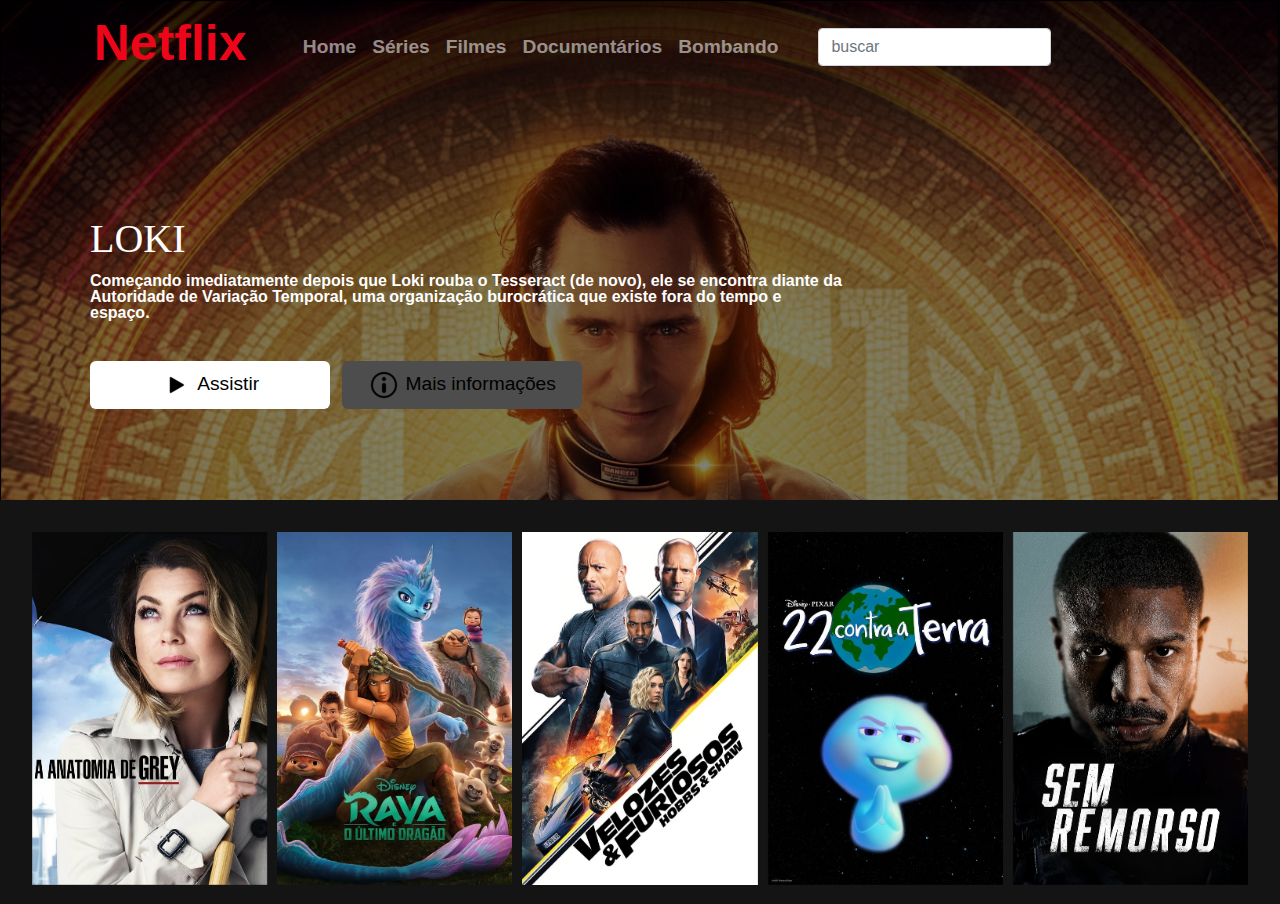
==== index.html @ 054b5753 "finished project part 1" ====
<!DOCTYPE html>
<html lang="pt-br">

<head>
  <meta charset="UTF-8">
  <meta http-equiv="X-UA-Compatible" content="IE=edge">
  <meta name="viewport" content="width=device-width, initial-scale=1.0">

  <link rel="icon" href="img/netflix.png">
  <link rel="stylesheet" href="css/reset.css">
  <link rel="stylesheet" href="bootstrap-5.0.2/css/bootstrap.min.css">
  <link rel="stylesheet" href="css/main.css">
  <link rel="stylesheet" href="css/classes.css">
  <link rel="stylesheet" href="css/owl/owl.carousel.min.css">
  <link rel="stylesheet" href="css/owl/owl.theme.default.min.css">
  <link rel="stylesheet" href="css/mobile.css">
  <title>Netiflix Clone</title>
</head>

<body>

  <div class="top">

    <div class="container nav-main">
      <header class="text-capitalize ">
        <nav class="navbar navbar-expand-lg navbar-dark">
          <div class="container">
            <button onclick="abrir()" class="navbar-toggler" type="button" data-toggle="collapse"
              data-target="#navbarTogglerDemo03" aria-controls="navbarTogglerDemo03" aria-expanded="true"
              aria-label="Alterna navegação">
              <span class="navbar-toggler-icon"></span>

            </button>

            <a class="navbar-brand" href="#">
              <h2 class="logo ">Netflix</h2>
            </a>

            <div class="menu collapse navbar-collapse" id="navbarTogglerDemo03">
              <ul class="navbar-nav mt-2 mt-lg-0">
                <li class="nav-item active">
                  <a class="nav-link" href="#">Home</a>
                </li>
                <li class="nav-item">
                  <a class="nav-link" href="#">Séries</a>
                </li>
                <li class="nav-item">
                  <a class="nav-link" href="#">Filmes</a>
                </li>
                <li class="nav-item">
                  <a class="nav-link" href="#">Documentários</a>
                </li>
                <li class="nav-item">
                  <a class="nav-link" href="#">Bombando</a>
                </li>
              </ul>
              <form class="form-inline my-2 my-lg-0">
                <input class="form-control mr-sm-2" type="search" placeholder="buscar" aria-label="buscar">
              </form>
            </div>


          </div>
        </nav>
      </header>

      <main>
        <div class=" movie-main ">

          <div class="description">

            <h1 class="title">LOKI</h1>
            <p class="">
              Começando imediatamente depois que Loki rouba o Tesseract (de novo), ele se encontra diante da Autoridade
              de
              Variação Temporal, uma organização burocrática que existe fora do tempo e espaço.
            </p>

            <div class="buttons">

              <button role="button" class="button-1">
                <img src="img/play.png" alt="">
                Assistir
              </button>

              <button role="button" class=" button-2">
                <img src="img/info.png" alt="">
                Mais informações
              </button>

            </div>

          </div>

        </div>

      </main>

    </div>
  </div>

  <div class="carousel-movies">
    <div class="owl-carousel owl-theme">
      <div class="item"><img class="box-movie" src="img/mini1.jpg" alt=""></div>
      <div class="item"><img class="box-movie" src="img/mini2.jpg" alt=""></div>
      <div class="item"><img class="box-movie" src="img/mini3.jpg" alt=""></div>
      <div class="item"><img class="box-movie" src="img/mini4.jpg" alt=""></div>
      <div class="item"><img class="box-movie" src="img/mini5.jpg" alt=""></div>
      <div class="item"><img class="box-movie" src="img/mini6.jpg" alt=""></div>
      <div class="item"><img class="box-movie" src="img/mini7.jpg" alt=""></div>
      <div class="item"><img class="box-movie" src="img/mini8.jpg" alt=""></div>
      <div class="item"><img class="box-movie" src="img/mini9.jpg" alt=""></div>
      <div class="item"><img class="box-movie" src="img/mini10.jpg" alt="">></div>
    </div>

  </div>


  <footer>
    
  </footer>

  <script src="js/owl/jquery.min.js"></script>
  <script src="js/owl/owl.carousel.min.js"></script>
  <script src="js/setup.js"></script>
  <script src="js/menu.js"></script>



</body>

</html>
---- css/main.css ----
* {
  box-sizing: border-box;
  font-family: "Times New Roman", Times, serif;
  font-size: 16px;
}

body,
input,
button,
Textoarea {
  font: 400 1.2rem/1 "Nunito", sans-serif;
}

:root {
  --primay: #ef051a;
  --secondary: #141414;
  --colorText-primary: #fff;
  --colorText-secondary: #141414;
}

body {
  color: var(--colorText-primary);
  background: var(--secondary);
  font-weight: bold;
  height: 100vh;
}

header .logo {
  color: var(--primay);
  font-size: 50px;
  font-weight: bold;
  font-family: Arial, Helvetica, sans-serif;
}

header nav ul{
  margin: 0 2rem;
}


header nav li a {
  text-decoration: none;
  color: var(--colorText-primary);
  padding: 5px;
}

header nav a:hover {
  color: #aaa;
}

main{
  max-width: 20rem; /* 500px */

}


button{
  border: none;
  width: 15rem;
  height: 3rem;
  margin-bottom: 8px;
  border-radius: 6px;
  margin-right: 0.5rem;
}
---- css/classes.css ----
.top {
  background: linear-gradient(rgba(0, 0, 0, 0.5), rgba(0, 0, 0, 0.5) 100%),
    url("/img/capa-loki-01.jpg") no-repeat;
  background-size: cover;
  height: 31.25rem; /* 500px */
}
.description {
  width: 60vw;
  min-height: 25vw;
  padding: 0.5rem;
}

.movie-main {
  display: flex;
  flex-direction: column;
  align-items: flex-start;

  /* overflow: hidden; */
}

.movie-main p {
  font-family: Arial, Helvetica, sans-serif;
  margin-top: 10px;
  margin-bottom: 40px;
}
.movie-main .title {
  margin-top: 15%;
  font-size: 40px;
}

.button-1 {
  background-color: var(--colorText-primary);
}

.button-1:hover {
  background-color: rgba(255, 255, 255, 0.7);
}

.button-2 {
  background-color: rgb(77, 77, 77);
}

.button-2:hover {
  background-color: rgba(77, 77, 77, 0.6);
}

.title {
  font-size: rem;
}

.box-movie {
  height: 100%;
  width: 100%;
  display: block;
}

.nav-main {
  background-color: rgba(0, 0, 0, 0);
}
.navbar>.container, .navbar>.container-fluid, .navbar>.container-lg, .navbar>.container-md, .navbar>.container-sm, .navbar>.container-xl, .navbar>.container-xxl{
 flex-wrap: initial;
}

.navbar-dark .navbar-toggler{
  margin: 10px;
}


.carousel-movies {
  margin: 2rem;
}

.owl-dots{
  display: none;
}
---- css/mobile.css ----
@media screen and (max-width: 991px) {
  .top {
    background: linear-gradient(rgba(0, 0, 0, 0.5), rgba(0, 0, 0, 0.5) 100%),
      url("/img/capa-loki-01.jpg") no-repeat;
    background-size: cover;
    height: 31.25rem; /* 500px */
  }

  .description {
    width: initial;
    margin-top: 3rem;
    padding: 1rem;

  }

  .movie-main p {
    margin-bottom: 20px;
  }

  .menu{
    position: absolute;
    font-size: 15px;
    
    width: 10rem;
    z-index: 10;
    margin-top: 17rem;
    margin-left: 0.6rem;
    background-color: rgba(0, 0, 0, 0.8);
    border-radius: 5px;
  }

  .navbar-dark .navbar-nav .nav-link{
    color: aliceblue;
  }

  form{
    padding-left: 2rem;
    width: 8rem;
  }
}
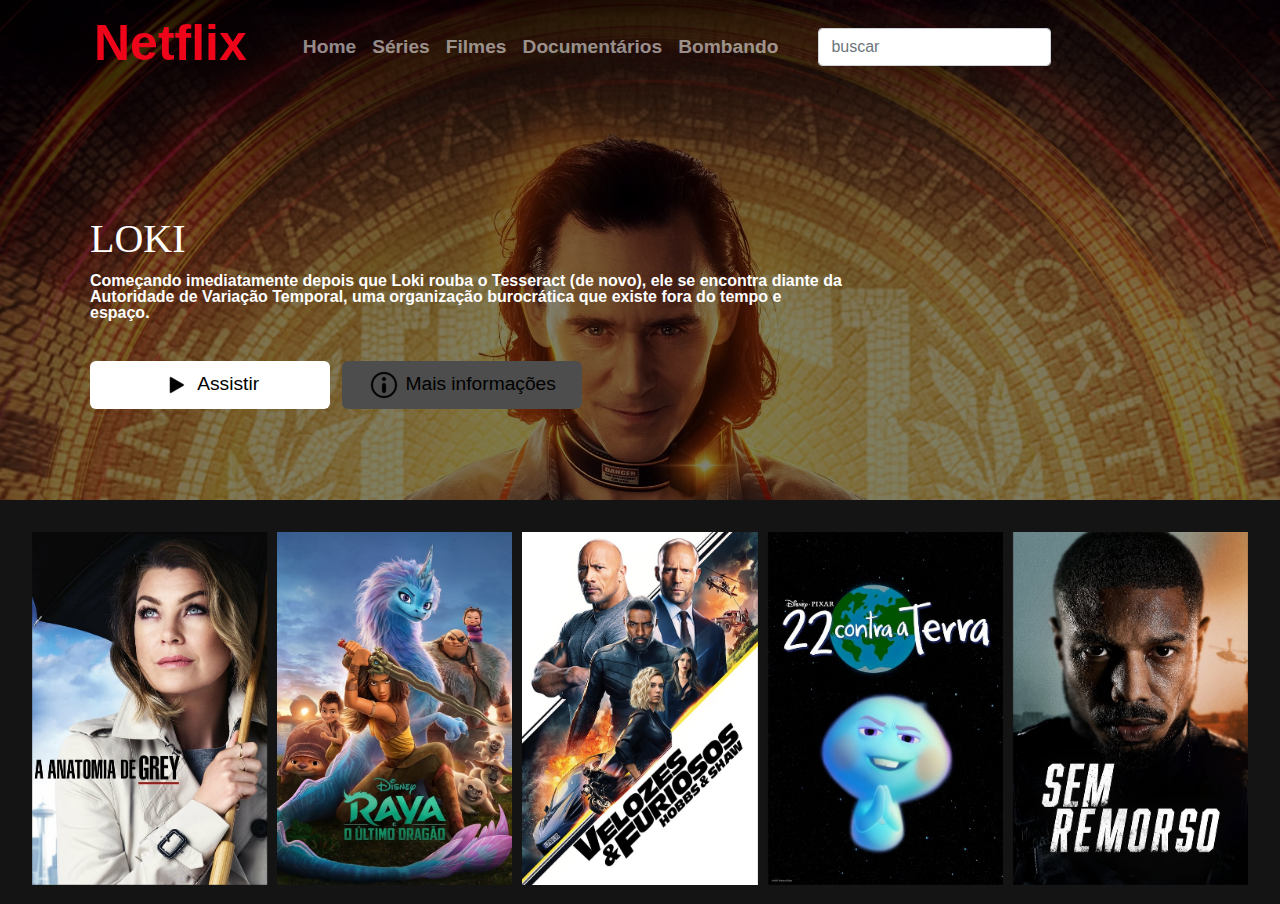
==== commit 8c686aec: "fix hidden background" ====
--- a/index.html
+++ b/index.html
@@ -117,7 +117,7 @@
 
 
   <footer>
-    
+
   </footer>
 
   <script src="js/owl/jquery.min.js"></script>
--- a/css/classes.css
+++ b/css/classes.css
@@ -1,6 +1,6 @@
 .top {
   background: linear-gradient(rgba(0, 0, 0, 0.5), rgba(0, 0, 0, 0.5) 100%),
-    url("/img/capa-loki-01.jpg") no-repeat;
+    url("../img/capa-loki.jpg") no-repeat;
   background-size: cover;
   height: 31.25rem; /* 500px */
 }
@@ -57,19 +57,24 @@
 .nav-main {
   background-color: rgba(0, 0, 0, 0);
 }
-.navbar>.container, .navbar>.container-fluid, .navbar>.container-lg, .navbar>.container-md, .navbar>.container-sm, .navbar>.container-xl, .navbar>.container-xxl{
- flex-wrap: initial;
+.navbar > .container,
+.navbar > .container-fluid,
+.navbar > .container-lg,
+.navbar > .container-md,
+.navbar > .container-sm,
+.navbar > .container-xl,
+.navbar > .container-xxl {
+  flex-wrap: initial;
 }
 
-.navbar-dark .navbar-toggler{
+.navbar-dark .navbar-toggler {
   margin: 10px;
 }
-
 
 .carousel-movies {
   margin: 2rem;
 }
 
-.owl-dots{
+.owl-dots {
   display: none;
-}+}
--- a/css/mobile.css
+++ b/css/mobile.css
@@ -1,7 +1,7 @@
 @media screen and (max-width: 991px) {
   .top {
     background: linear-gradient(rgba(0, 0, 0, 0.5), rgba(0, 0, 0, 0.5) 100%),
-      url("/img/capa-loki-01.jpg") no-repeat;
+      url("../img/capa-loki.jpg") no-repeat;
     background-size: cover;
     height: 31.25rem; /* 500px */
   }
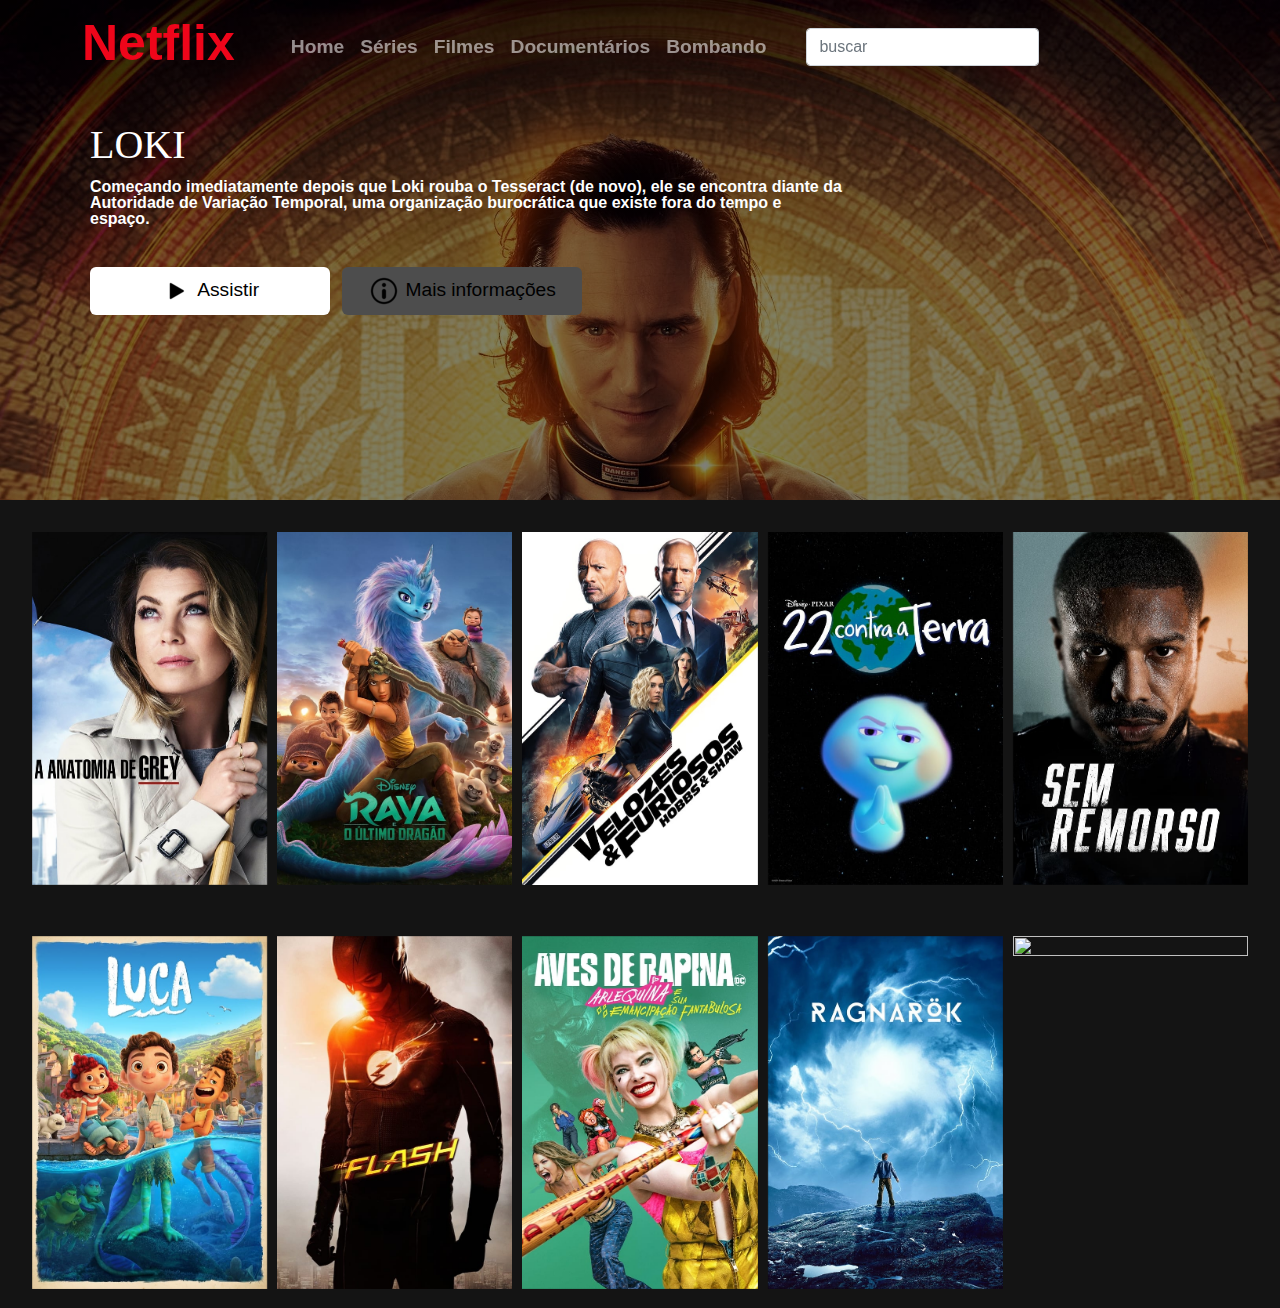
==== commit cbb6db12: "add new iteims and fix nav in top page" ====
--- a/index.html
+++ b/index.html
@@ -22,10 +22,10 @@
   <div class="top">
 
     <div class="container nav-main">
-      <header class="text-capitalize ">
+      <header class="fixed-top text-capitalize ">
         <nav class="navbar navbar-expand-lg navbar-dark">
           <div class="container">
-            <button onclick="abrir()" class="navbar-toggler" type="button" data-toggle="collapse"
+            <button onclick="openMenu()" class="navbar-toggler" type="button" data-toggle="collapse"
               data-target="#navbarTogglerDemo03" aria-controls="navbarTogglerDemo03" aria-expanded="true"
               aria-label="Alterna navegação">
               <span class="navbar-toggler-icon"></span>
@@ -65,7 +65,7 @@
       </header>
 
       <main>
-        <div class=" movie-main ">
+        <div class="movie-main ">
 
           <div class="description">
 
@@ -115,6 +115,21 @@
 
   </div>
 
+  <div class="carousel-movies">
+    <div class="owl-carousel owl-theme">
+      <div class="item"><img class="box-movie" src="img/mini11.jpg" alt=""></div>
+      <div class="item"><img class="box-movie" src="img/mini12.jpg" alt=""></div>
+      <div class="item"><img class="box-movie" src="img/mini13.jpg" alt=""></div>
+      <div class="item"><img class="box-movie" src="img/mini14.jpg" alt=""></div>
+      <div class="item"><img class="box-movie" src="img/mini15.jpg" alt=""></div>
+      <div class="item"><img class="box-movie" src="img/mini16.jpg" alt=""></div>
+      <div class="item"><img class="box-movie" src="img/mini17.jpg" alt=""></div>
+      <div class="item"><img class="box-movie" src="img/mini18.jpg" alt=""></div>
+      <div class="item"><img class="box-movie" src="img/mini19.jpg" alt=""></div>
+      <div class="item"><img class="box-movie" src="img/mini20.jpg" alt="">></div>
+    </div>
+
+  </div>
 
   <footer>
 
--- a/css/classes.css
+++ b/css/classes.css
@@ -4,6 +4,7 @@
   background-size: cover;
   height: 31.25rem; /* 500px */
 }
+
 .description {
   width: 60vw;
   min-height: 25vw;
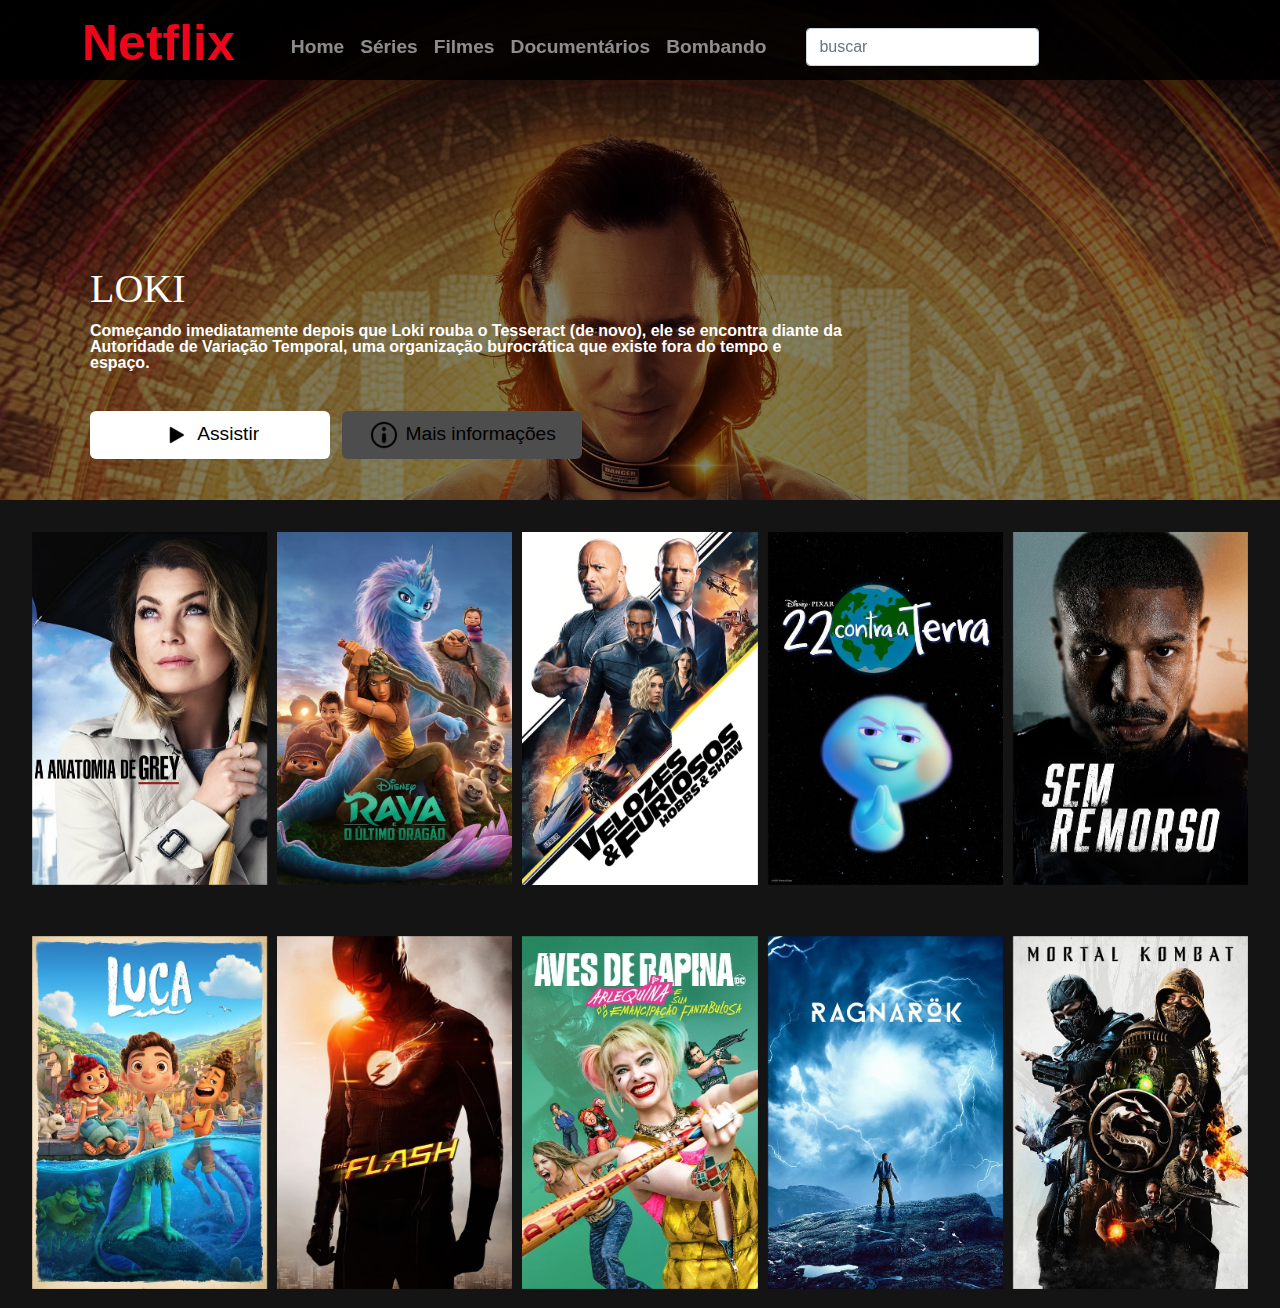
==== commit b510294a: "add readme and modified in menu for fixed-top" ====
--- a/index.html
+++ b/index.html
@@ -132,7 +132,7 @@
   </div>
 
   <footer>
-
+    
   </footer>
 
   <script src="js/owl/jquery.min.js"></script>
--- a/css/main.css
+++ b/css/main.css
@@ -14,6 +14,7 @@
 :root {
   --primay: #ef051a;
   --secondary: #141414;
+  --background-transparent-black:rgba(0, 0, 0, 0.85);
   --colorText-primary: #fff;
   --colorText-secondary: #141414;
 }
@@ -23,6 +24,10 @@
   background: var(--secondary);
   font-weight: bold;
   height: 100vh;
+}
+header{
+  background-color: var(--background-transparent-black);
+  height: 5rem;
 }
 
 header .logo {
@@ -49,9 +54,7 @@
 
 main{
   max-width: 20rem; /* 500px */
-
 }
-
 
 button{
   border: none;
--- a/css/classes.css
+++ b/css/classes.css
@@ -8,6 +8,7 @@
 .description {
   width: 60vw;
   min-height: 25vw;
+  margin-top: 9rem;
   padding: 0.5rem;
 }
 
--- a/css/mobile.css
+++ b/css/mobile.css
@@ -8,7 +8,6 @@
 
   .description {
     width: initial;
-    margin-top: 3rem;
     padding: 1rem;
 
   }
@@ -25,7 +24,7 @@
     z-index: 10;
     margin-top: 17rem;
     margin-left: 0.6rem;
-    background-color: rgba(0, 0, 0, 0.8);
+    background-color: var(--background-transparent-black);
     border-radius: 5px;
   }
 
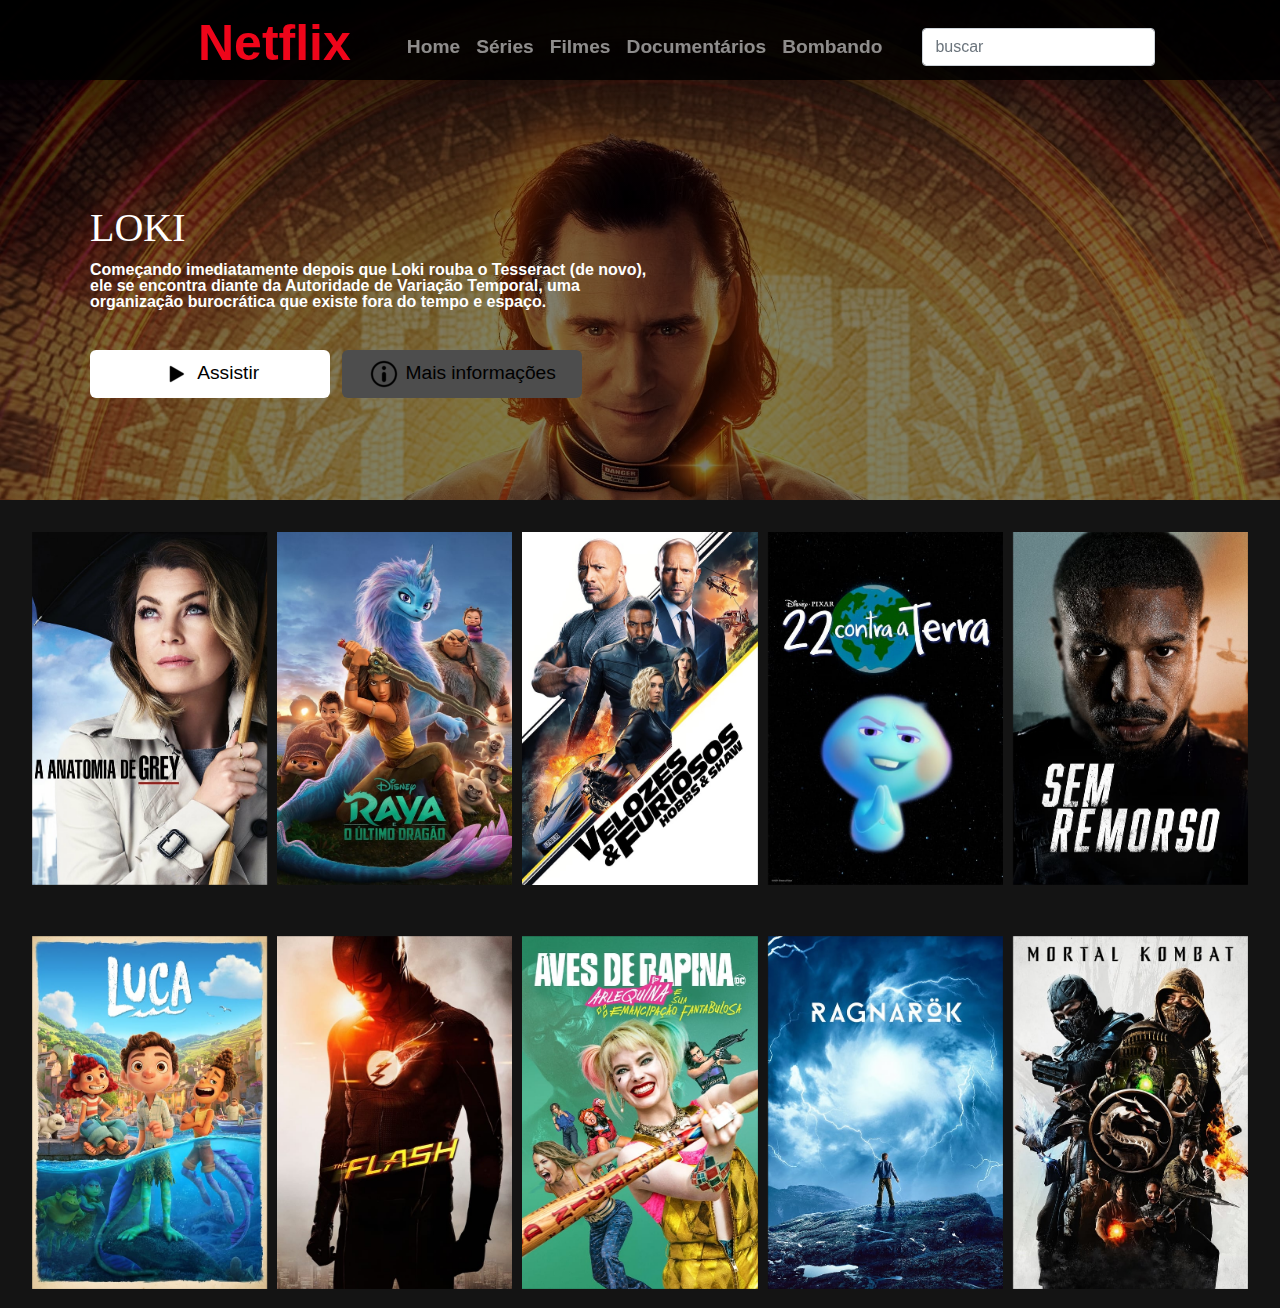
==== commit e1c82501: "modified designer top and main" ====
--- a/index.html
+++ b/index.html
@@ -24,7 +24,7 @@
     <div class="container nav-main">
       <header class="fixed-top text-capitalize ">
         <nav class="navbar navbar-expand-lg navbar-dark">
-          <div class="container">
+          <div class="container content-menu">
             <button onclick="openMenu()" class="navbar-toggler" type="button" data-toggle="collapse"
               data-target="#navbarTogglerDemo03" aria-controls="navbarTogglerDemo03" aria-expanded="true"
               aria-label="Alterna navegação">
@@ -54,7 +54,7 @@
                   <a class="nav-link" href="#">Bombando</a>
                 </li>
               </ul>
-              <form class="form-inline my-2 my-lg-0">
+              <form class="form-inline my-2 my-sm-0">
                 <input class="form-control mr-sm-2" type="search" placeholder="buscar" aria-label="buscar">
               </form>
             </div>
@@ -89,6 +89,10 @@
               </button>
 
             </div>
+
+          </div>
+
+          <div class="push">
 
           </div>
 
--- a/css/classes.css
+++ b/css/classes.css
@@ -5,10 +5,31 @@
   height: 31.25rem; /* 500px */
 }
 
+.content-menu {
+  padding-left: 8rem;
+}
+
+.navbar > .container,
+.navbar > .container-fluid,
+.navbar > .container-lg,
+.navbar > .container-md,
+.navbar > .container-sm,
+.navbar > .container-xl,
+.navbar > .container-xxl {
+  flex-wrap: initial;
+}
+
+.navbar-dark .navbar-toggler {
+  margin: 10px;
+}
+
+.nav-main {
+  background-color: rgba(0, 0, 0, 0);
+}
+
 .description {
-  width: 60vw;
-  min-height: 25vw;
-  margin-top: 9rem;
+  width: 45vw;
+  margin-top: 7rem;
   padding: 0.5rem;
 }
 
@@ -17,7 +38,6 @@
   flex-direction: column;
   align-items: flex-start;
 
-  /* overflow: hidden; */
 }
 
 .movie-main p {
@@ -56,23 +76,6 @@
   display: block;
 }
 
-.nav-main {
-  background-color: rgba(0, 0, 0, 0);
-}
-.navbar > .container,
-.navbar > .container-fluid,
-.navbar > .container-lg,
-.navbar > .container-md,
-.navbar > .container-sm,
-.navbar > .container-xl,
-.navbar > .container-xxl {
-  flex-wrap: initial;
-}
-
-.navbar-dark .navbar-toggler {
-  margin: 10px;
-}
-
 .carousel-movies {
   margin: 2rem;
 }
--- a/css/mobile.css
+++ b/css/mobile.css
@@ -1,25 +1,22 @@
-@media screen and (max-width: 991px) {
+@media screen and (max-width: 991px) {/* abaixo de 991px */
   .top {
     background: linear-gradient(rgba(0, 0, 0, 0.5), rgba(0, 0, 0, 0.5) 100%),
       url("../img/capa-loki.jpg") no-repeat;
     background-size: cover;
     height: 31.25rem; /* 500px */
   }
-
-  .description {
-    width: initial;
-    padding: 1rem;
-
+  .content-menu {
+    padding-left: initial;
   }
 
   .movie-main p {
     margin-bottom: 20px;
   }
 
-  .menu{
+  .menu {
     position: absolute;
     font-size: 15px;
-    
+
     width: 10rem;
     z-index: 10;
     margin-top: 17rem;
@@ -28,12 +25,19 @@
     border-radius: 5px;
   }
 
-  .navbar-dark .navbar-nav .nav-link{
+  .navbar-dark .navbar-nav .nav-link {
     color: aliceblue;
   }
 
-  form{
+  form {
     padding-left: 2rem;
     width: 8rem;
   }
 }
+
+@media screen and (max-width: 720px) {/* abaixo de 720px */
+  .description {
+    width: initial;
+    padding: 1rem;
+  }
+}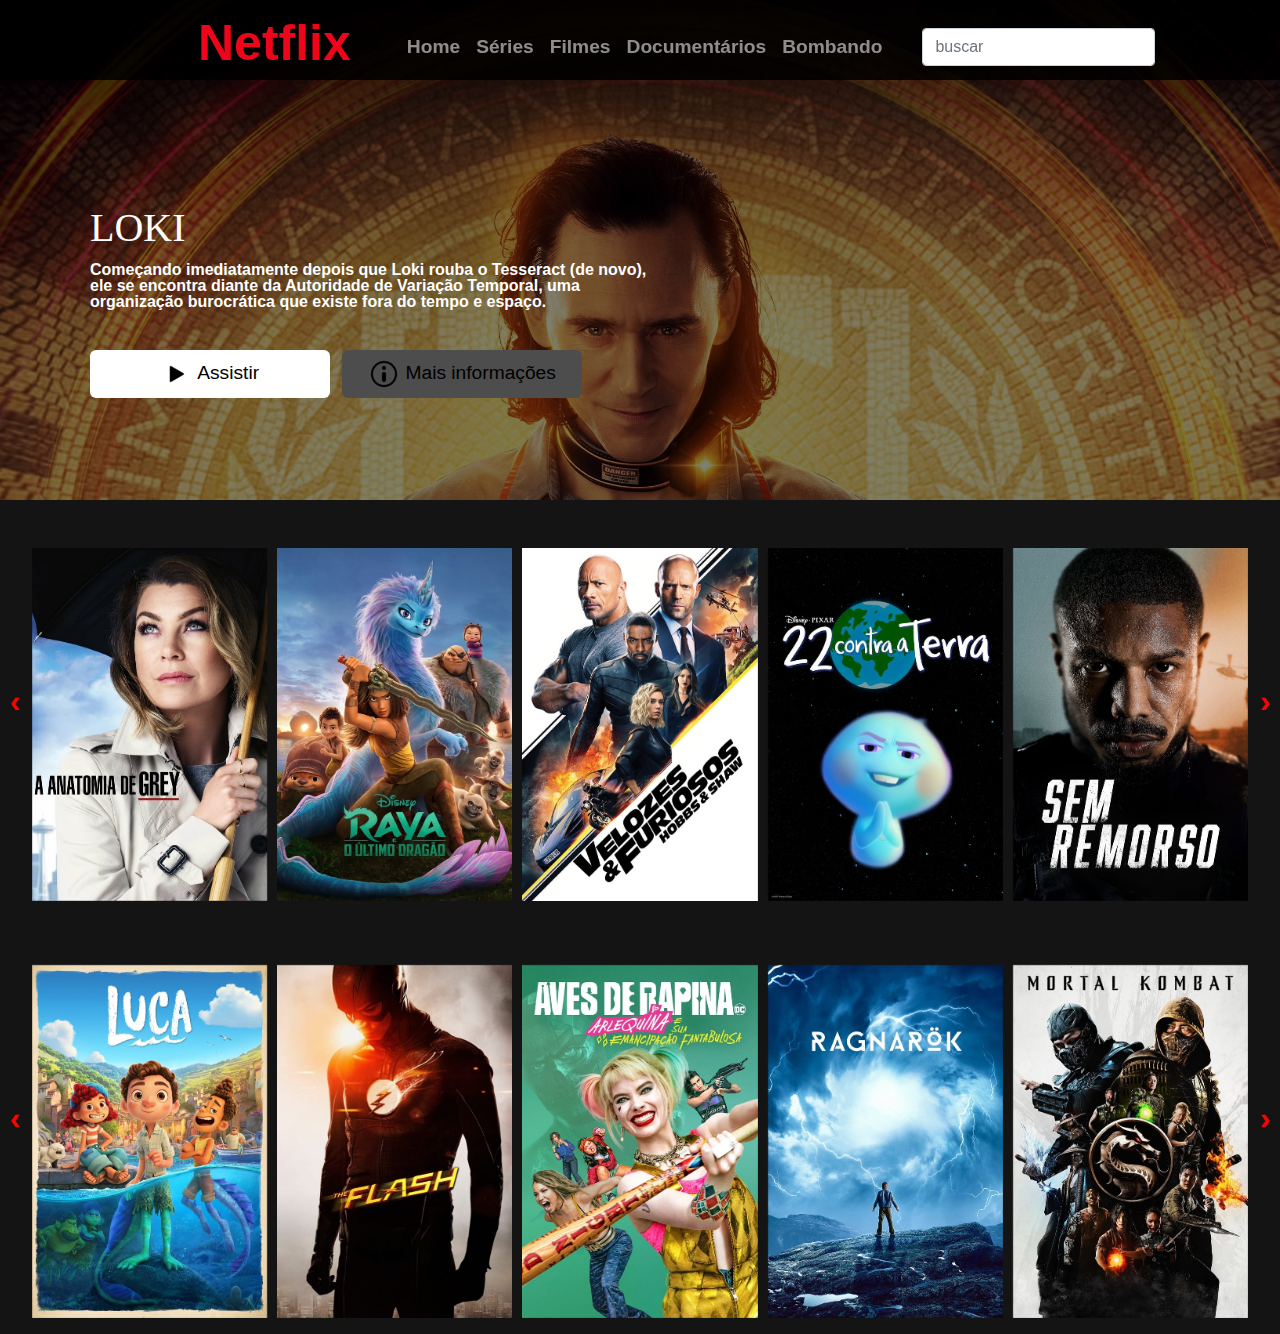
==== commit e4c1ceb9: "Added prev and next button" ====
--- a/index.html
+++ b/index.html
@@ -114,13 +114,13 @@
       <div class="item"><img class="box-movie" src="img/mini7.jpg" alt=""></div>
       <div class="item"><img class="box-movie" src="img/mini8.jpg" alt=""></div>
       <div class="item"><img class="box-movie" src="img/mini9.jpg" alt=""></div>
-      <div class="item"><img class="box-movie" src="img/mini10.jpg" alt="">></div>
+      <div class="item"><img class="box-movie" src="img/mini10.jpg" alt=""></div>
     </div>
-
   </div>
 
   <div class="carousel-movies">
     <div class="owl-carousel owl-theme">
+
       <div class="item"><img class="box-movie" src="img/mini11.jpg" alt=""></div>
       <div class="item"><img class="box-movie" src="img/mini12.jpg" alt=""></div>
       <div class="item"><img class="box-movie" src="img/mini13.jpg" alt=""></div>
@@ -130,13 +130,13 @@
       <div class="item"><img class="box-movie" src="img/mini17.jpg" alt=""></div>
       <div class="item"><img class="box-movie" src="img/mini18.jpg" alt=""></div>
       <div class="item"><img class="box-movie" src="img/mini19.jpg" alt=""></div>
-      <div class="item"><img class="box-movie" src="img/mini20.jpg" alt="">></div>
+      <div class="item"><img class="box-movie" src="img/mini20.jpg" alt=""></div>
     </div>
 
   </div>
 
   <footer>
-    
+
   </footer>
 
   <script src="js/owl/jquery.min.js"></script>
@@ -145,7 +145,6 @@
   <script src="js/menu.js"></script>
 
 
-
 </body>
 
 </html>--- a/css/classes.css
+++ b/css/classes.css
@@ -37,7 +37,6 @@
   display: flex;
   flex-direction: column;
   align-items: flex-start;
-
 }
 
 .movie-main p {
@@ -80,6 +79,27 @@
   margin: 2rem;
 }
 
-.owl-dots {
-  display: none;
+.owl-stage{
+  margin: 1rem 0;
 }
+
+.owl-prev {
+  left: -30px;
+  width: 1rem;
+}
+
+.owl-next {
+  right: -30px;
+  width: 1rem;
+}
+
+.owl-prev,
+.owl-next {
+  position: absolute;
+  top: 140px;
+}
+
+.owl-prev span,
+.owl-next span{
+  font-size: 2rem;
+}
